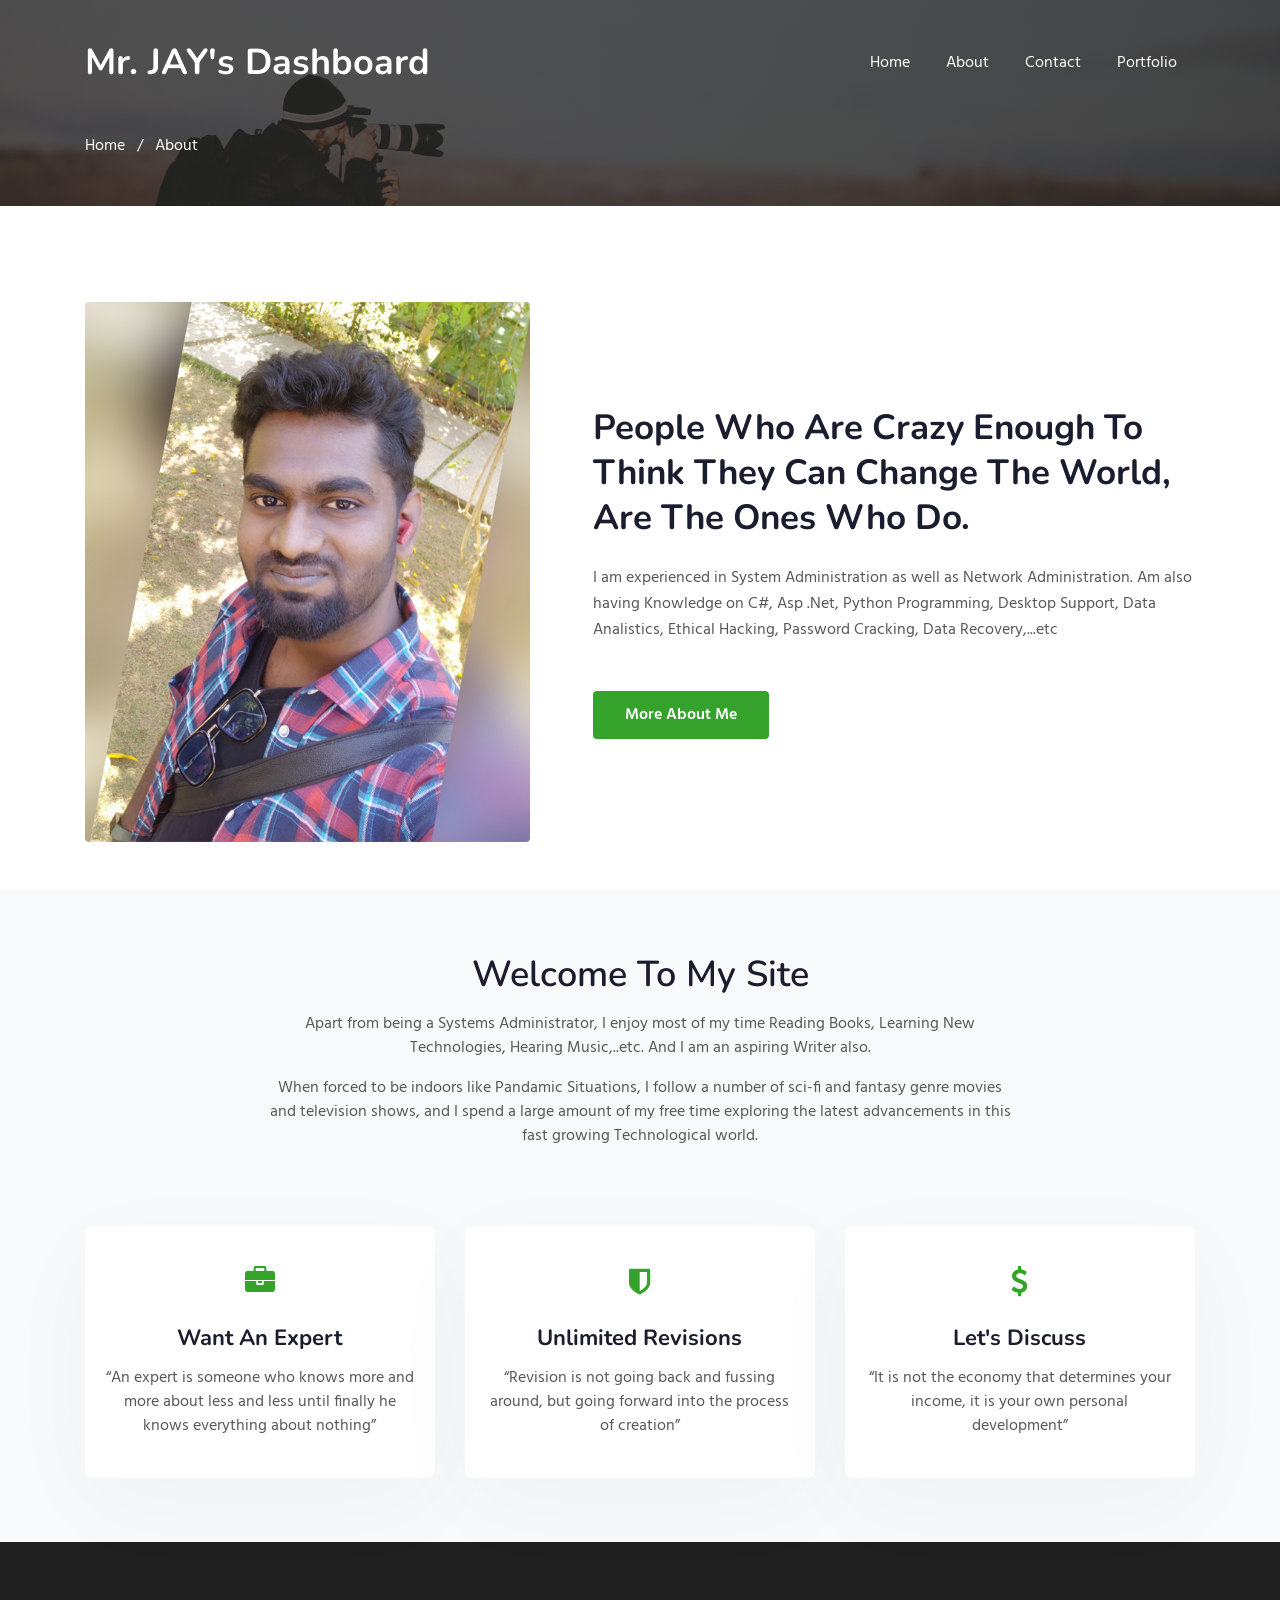
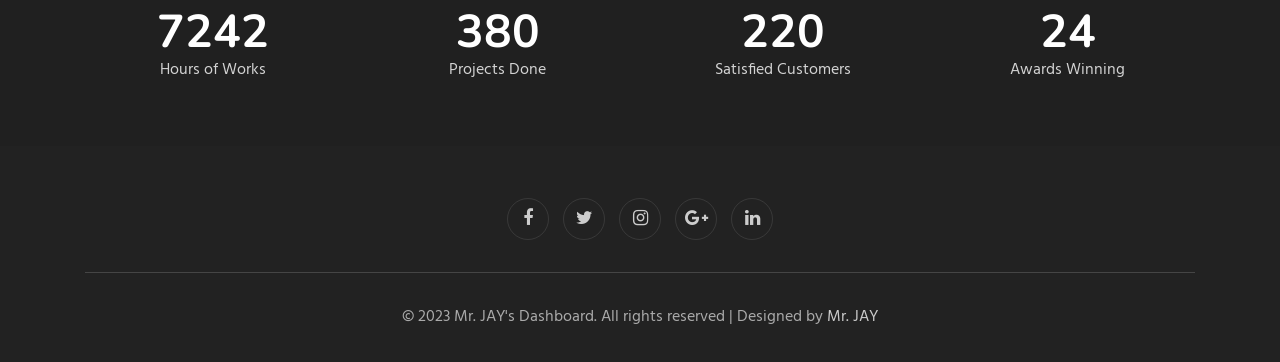
==== about.html @ fe409e98 "Initial Commit Mr. Jay's Dashboard Path Changed" ====
<!doctype html>
<html lang="en">
  <head>
    <!-- Required meta tags -->
    <meta charset="utf-8">
    <meta name="viewport" content="width=device-width, initial-scale=1, shrink-to-fit=no">

    <title>Mr. JAY's | About</title>
    <link rel="icon" type="image/x-icon" href="assets/images/arc.png" />
    <!-- web fonts -->
    <link href="//fonts.googleapis.com/css?family=Nunito:400,600,700,800,900&display=swap" rel="stylesheet">
    <link href="//fonts.googleapis.com/css?family=Hind&display=swap" rel="stylesheet">
    <!-- //web fonts -->
    <!-- Template CSS -->
    <link rel="stylesheet" href="assets/css/style-starter.css">
  </head>
  <body>

<section class="w3l-bootstrap-header">
  <nav class="navbar navbar-expand-lg navbar-light py-lg-3 py-2">
    <div class="container">
      <a class="navbar-brand" href="index.html">Mr. JAY's Dashboard</a>
      <!-- if logo is image enable this   
    <a class="navbar-brand" href="#index.html">
        <img src="image-path" alt="Your logo" title="Your logo" style="height:35px;" />
    </a> -->
      <button class="navbar-toggler" type="button" data-toggle="collapse" data-target="#navbarSupportedContent"
        aria-controls="navbarSupportedContent" aria-expanded="false" aria-label="Toggle navigation">
        <span class="navbar-toggler-icon fa fa-bars"></span>
      </button>

      <div class="collapse navbar-collapse" id="navbarSupportedContent">
        <ul class="navbar-nav ml-auto">
          <li class="nav-item">
            <a class="nav-link" href="index.html">Home</a>
          </li>
          <li class="nav-item">
            <a class="nav-link" href="about.html">About</a>
          </li>
          <!--<li class="nav-item">
            <a class="nav-link" href="services.html">Services</a>
          </li>-->      
          <li class="nav-item">
            <a class="nav-link" href="contact.html">Contact</a>
          </li>
          <li class="nav-item">
            <a class="nav-link" href="https://vignesh-jay.github.io/Resume/">Portfolio</a>
          </li>
        </ul>
        
      </div>
    </div>
  </nav>
</section>
<section class="w3l-about-breadcrum">
  <div class="breadcrum-bg">
    <div class="container py-5">
      <p><a href="index.html">Home</a> &nbsp; / &nbsp; About</p>
     </div>
  </div>
</section>
<!-- w3l-content-photo-5 -->
<div class="w3l-content-photo-5 py-5" id="about">
	<div class="content-main pt-lg-5 pt-md-3 pb-0">
		<div class="container">
			<div class="row">
				<div class="col-lg-5 content-photo">
					<a href="#"><img src="assets/images/22.jpg" class="img-fluid" alt="content-photo"></a>
				</div>
				<div class="col-lg-7 content-left mt-lg-0 mt-5 pl-lg-5">
					<h3>People Who Are Crazy Enough To Think They Can Change The World, Are The Ones Who Do.</h3>
					<p class="mb-0">I am experienced in System Administration as well as Network Administration. Am also having Knowledge on C#, Asp .Net, Python Programming, Desktop Support, Data Analistics, Ethical Hacking, Password Cracking, Data Recovery,...etc</p>
         	<a href="https://vignesh-jay.github.io/Resume" class="btn-theme2 btn mt-lg-5 mt-4">More About Me</a>
				</div>
			</div>
		</div>
	</div>
</div>
<!-- //w3l-content-photo-5 -->
<!-- home page service grids -->
<section id="services-1" class="bg-light py-5">
  <div class="container py-lg-3">
    <div class="heading text-center mx-auto">
      <h3 class="head">Welcome To My Site</h3>
      <p class="my-3 head"> Apart from being a Systems Administrator, I enjoy most of my time Reading Books, Learning New Technologies, Hearing Music,..etc. And I am an aspiring Writer also.</p>
          <p class="my-3 head">When forced to be indoors like Pandamic Situations, I follow a number of sci-fi and fantasy genre movies and television shows, and I spend a large amount of my free time exploring the latest advancements in this fast growing Technological world.</p>
      </div>
    <div class="row mt-lg-5">
      <div class="col-lg-4 col-md-6 col-sm-12">
        <div class="box-wrap">
          <div class="icon">
            <span class="fa fa-briefcase"></span>
          </div>
          <h4><a href="#">Want An Expert</a></h4>
          <p>“An expert is someone who knows more and more about less and less until finally he knows everything about nothing”</p>
        </div>
      </div>
      <div class="col-lg-4 col-md-6 col-sm-12">
        <div class="box-wrap">
          <div class="icon">
            <span class="fa fa-shield"></span>
          </div>
          <h4><a href="#">Unlimited Revisions</a></h4>
          <p>“Revision is not going back and fussing around, but going forward into the process of creation”</p>
        </div>
      </div>
      <div class="col-lg-4 col-md-6 col-sm-12">
        <div class="box-wrap">
          <div class="icon">
            <span class="fa fa-dollar"></span>
          </div>
          <h4><a href="#">Let's Discuss</a></h4>
          <p>“It is not the economy that determines your income, it is your own personal development”</p>
        </div>
      </div>
    </div>
  </div>
</section>
<!-- //home page service grids -->

<!-- specifications -->
<section class="w3l-specifications-9">
    <div class="main-w3 py-5" id="stats">
        <div class="container py-md-3">
            
           <div class="main-cont-wthree-fea row ">
                <div class="grids-speci1 col-lg-3 col-6">
                    <div class="spec-2 text-center">
                     
                    <h3 class="title-spe">7242</h3>
                    <p>Hours of Works</p>
                </div>
                </div>
                <div class="grids-speci1 midd-eff-spe col-lg-3 col-6">
                    <div class="spec-2 text-center">
                  
                    <h3 class="title-spe">380</h3>
                    <p>Projects Done</p>
                    </div>
                </div>
                <div class="grids-speci1 las-but col-lg-3 col-6  mt-lg-0 mt-4">
                    <div class="spec-2 text-center">
                    
                    <h3 class="title-spe">220</h3>
                    <p>Satisfied Customers</p>
                    </div>
                </div>
                <div class="grids-speci1 las-t col-lg-3 col-6  mt-lg-0 mt-4">
                    <div class="spec-2 text-center">
                     
                        <h3 class="title-spe">24 </h3>
                        <p>Awards Winning</p>
                        </div>
                    </div>
            </div>
            
        </div>
    </div>
<!-- //specifications -->
<!--
</section>
<section class="w3l-subscribe" id="subscribe">
  <div class="main-host py-5 text-center">
    <div class="container py-lg-3">
      <div class="grids-forms">
        <div class="main-midd">
          <h3 class="global-title mx-auto">Stay Up To Date, Subscribe To The Free Newsletter !</h3>
        </div>
        <div class="main-midd-2">
          <form action="mailto:vigneshviki428@gmail.com" method="post" class="rightside-form">
            <input type="email" name="email" placeholder="Enter your email">
            <button type="submit" class="btn">Subscribe</button>
          </form>
        </div>
      </div>
    </div>
  </div>
</section>
-->
 
 <!-- grids block 5 -->
 <section class="w3l-footer-29-main" id="footer">
  <div class="footer-29 text-center">
      <div class="container">
        <div class="main-social-footer-29">
          <a href="https://www.facebook.com/vigneshviki.j.7" class="facebook"><span class="fa fa-facebook"></span></a>
          <a href="https://twitter.com/Vignesh95Viki24" class="twitter"><span class="fa fa-twitter"></span></a>
          <a href="https://www.instagram.com/vignessjay/" class="instagram"><span class="fa fa-instagram"></span></a>
          <a href="mailto:vigneshviki428@gmail.com" class="google-plus"><span class="fa fa-google-plus"></span></a>
          <a href="https://www.linkedin.com/in/vignesh-jayaraman-18a831184/" class="linkedin"><span class="fa fa-linkedin"></span></a>
        </div>
        <div class="bottom-copies text-center">
          <p class="copy-footer-29">© 2023 Mr. JAY's Dashboard. All rights reserved | Designed by <a href="mailto:vigneshviki428@gmail.com">Mr. JAY</a></p>
        </div>
      </div>
  </div>
   <!-- move top -->
  <button onclick="topFunction()" id="movetop" title="Go to top">
              <span class="fa fa-angle-up"></span>
                 </button>
                 <script>
                     // When the user scrolls down 20px from the top of the document, show the button
                     window.onscroll = function () {
                         scrollFunction()
                     };
              
                     function scrollFunction() {
                         if (document.body.scrollTop > 20 || document.documentElement.scrollTop > 20) {
                             document.getElementById("movetop").style.display = "block";
                         } else {
                             document.getElementById("movetop").style.display = "none";
                         }
                     }
              
                     // When the user clicks on the button, scroll to the top of the document
                     function topFunction() {
                         document.body.scrollTop = 0;
                         document.documentElement.scrollTop = 0;
                     }
                 </script>
                 <!-- /move top -->
</section>
<!-- // grids block 5 -->
<script src="assets/js/jquery-3.3.1.min.js"></script>
<!-- //footer-28 block -->
</section>

<script>
    $(function () {
      $('.navbar-toggler').click(function () {
        $('body').toggleClass('noscroll');
      })
    });
  </script>
  <!-- jQuery first, then Popper.js, then Bootstrap JS -->
  <script src="https://code.jquery.com/jquery-3.4.1.slim.min.js"
    integrity="sha384-J6qa4849blE2+poT4WnyKhv5vZF5SrPo0iEjwBvKU7imGFAV0wwj1yYfoRSJoZ+n" crossorigin="anonymous">
  </script>
  
  <script src="https://stackpath.bootstrapcdn.com/bootstrap/4.4.1/js/bootstrap.min.js"
    integrity="sha384-wfSDF2E50Y2D1uUdj0O3uMBJnjuUD4Ih7YwaYd1iqfktj0Uod8GCExl3Og8ifwB6" crossorigin="anonymous">
  </script>

<!-- Smooth scrolling -->



</body>

</html>
<!-- // grids block 5 -->
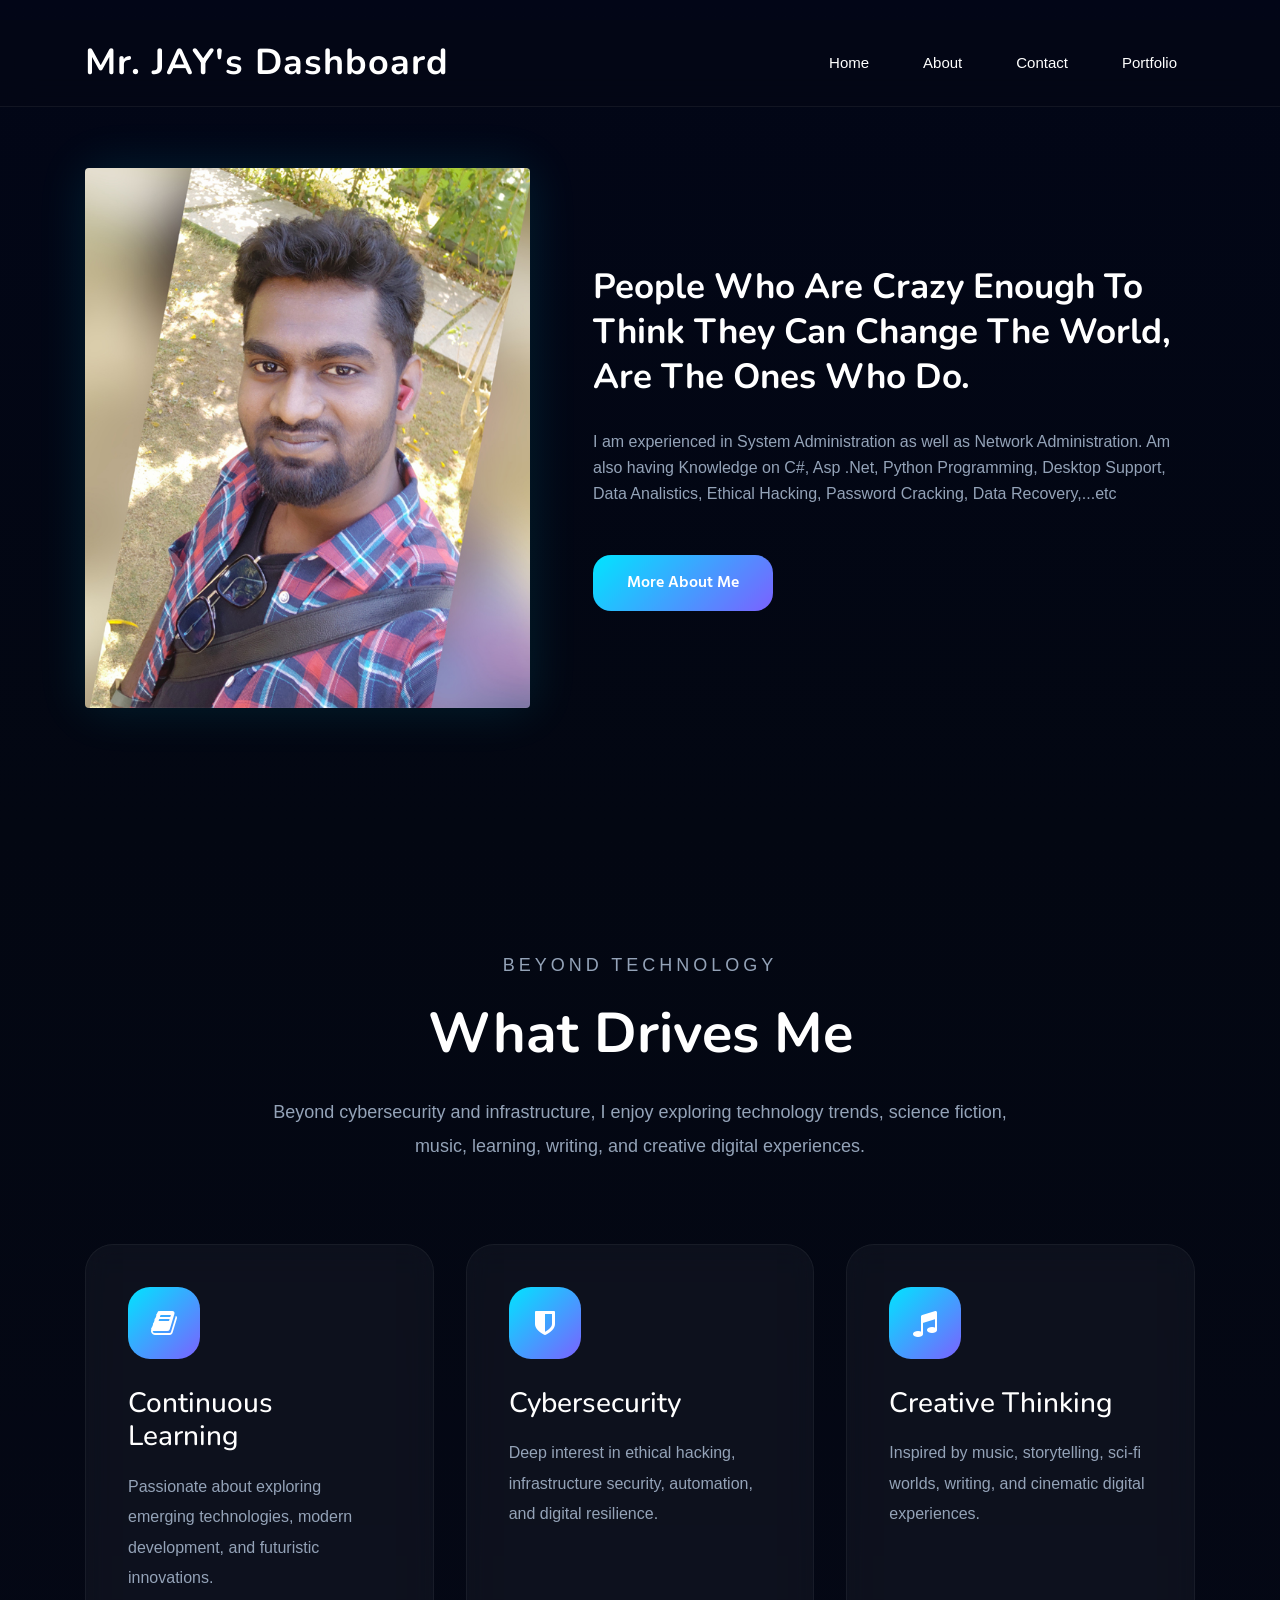
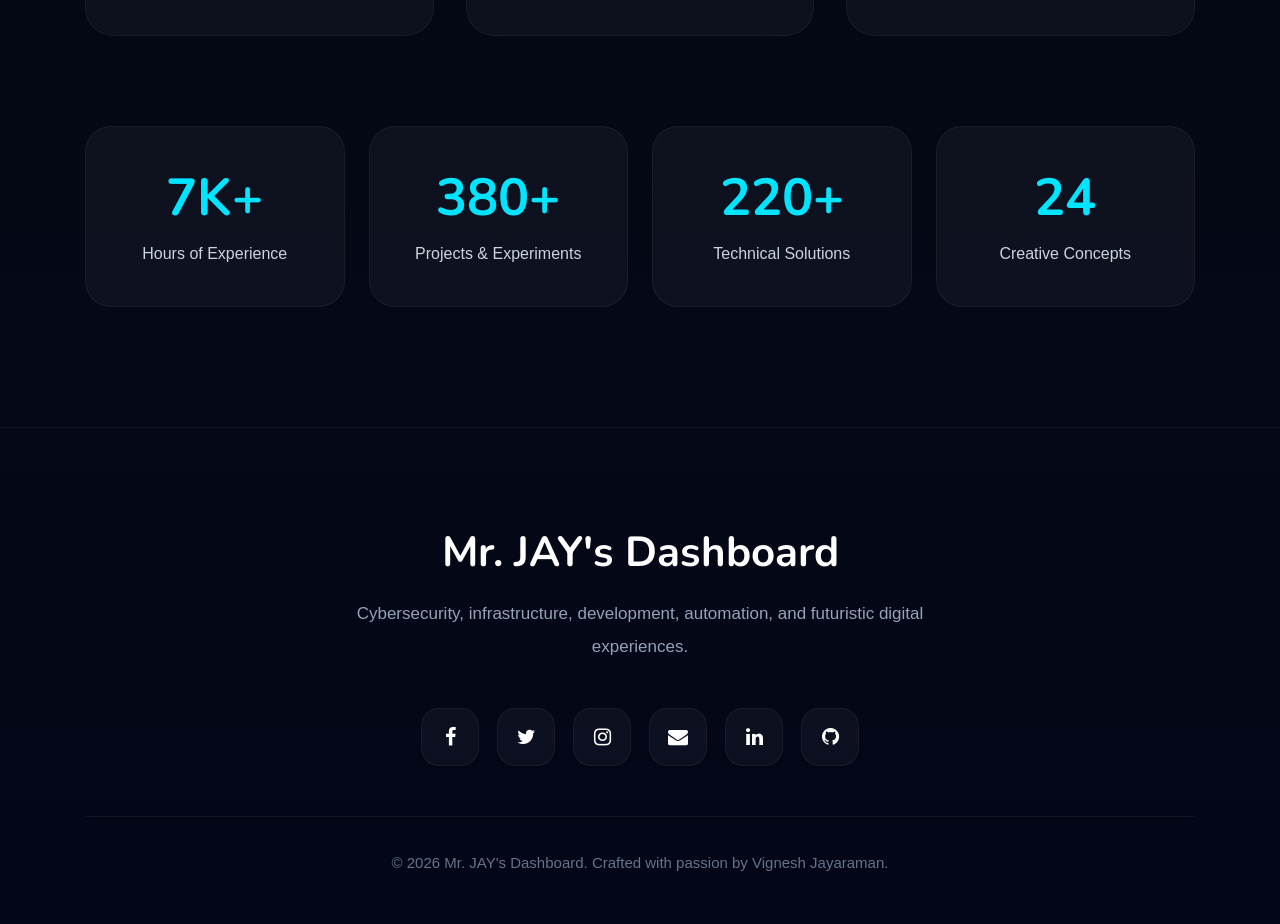
==== commit 64d33fe8: "Updated the Site with Modern Aesthetics" ====
--- a/about.html
+++ b/about.html
@@ -36,28 +36,26 @@
           </li>
           <li class="nav-item">
             <a class="nav-link" href="about.html">About</a>
-          </li>
-          <!--<li class="nav-item">
-            <a class="nav-link" href="services.html">Services</a>
-          </li>-->      
+          </li>     
           <li class="nav-item">
             <a class="nav-link" href="contact.html">Contact</a>
           </li>
           <li class="nav-item">
-            <a class="nav-link" href="https://vignesh-jay.github.io/Resume/">Portfolio</a>
-          </li>
+            <a class="nav-link" href="https://resume.vignesh-jay.xyz">Portfolio</a>
+          </li>
+          <!--
+          <li class="nav-item">
+            <a class="nav-link" href="https://vignesh-jay.github.io/Under-Construction/">UNDER CONSTRUCTION</a>
+          </li>
+          <li class="nav-item">
+            <a class="nav-link" href="https://vignesh-jay.github.io/404-NOT_FOUND/">404 NOT FOUND</a>
+          </li>
+          -->
         </ul>
         
       </div>
     </div>
   </nav>
-</section>
-<section class="w3l-about-breadcrum">
-  <div class="breadcrum-bg">
-    <div class="container py-5">
-      <p><a href="index.html">Home</a> &nbsp; / &nbsp; About</p>
-     </div>
-  </div>
 </section>
 <!-- w3l-content-photo-5 -->
 <div class="w3l-content-photo-5 py-5" id="about">
@@ -77,176 +75,252 @@
 	</div>
 </div>
 <!-- //w3l-content-photo-5 -->
-<!-- home page service grids -->
-<section id="services-1" class="bg-light py-5">
-  <div class="container py-lg-3">
-    <div class="heading text-center mx-auto">
-      <h3 class="head">Welcome To My Site</h3>
-      <p class="my-3 head"> Apart from being a Systems Administrator, I enjoy most of my time Reading Books, Learning New Technologies, Hearing Music,..etc. And I am an aspiring Writer also.</p>
-          <p class="my-3 head">When forced to be indoors like Pandamic Situations, I follow a number of sci-fi and fantasy genre movies and television shows, and I spend a large amount of my free time exploring the latest advancements in this fast growing Technological world.</p>
-      </div>
-    <div class="row mt-lg-5">
-      <div class="col-lg-4 col-md-6 col-sm-12">
-        <div class="box-wrap">
-          <div class="icon">
-            <span class="fa fa-briefcase"></span>
-          </div>
-          <h4><a href="#">Want An Expert</a></h4>
-          <p>“An expert is someone who knows more and more about less and less until finally he knows everything about nothing”</p>
+<section class="modern-about-interests">
+
+    <div class="container">
+
+        <!-- HEADER -->
+
+        <div class="about-interest-header">
+
+            <p class="about-mini-tag">
+                BEYOND TECHNOLOGY
+            </p>
+
+            <h2>
+                What Drives Me
+            </h2>
+
+            <p>
+                Beyond cybersecurity and infrastructure,
+                I enjoy exploring technology trends,
+                science fiction, music, learning,
+                writing, and creative digital experiences.
+            </p>
+
         </div>
-      </div>
-      <div class="col-lg-4 col-md-6 col-sm-12">
-        <div class="box-wrap">
-          <div class="icon">
-            <span class="fa fa-shield"></span>
-          </div>
-          <h4><a href="#">Unlimited Revisions</a></h4>
-          <p>“Revision is not going back and fussing around, but going forward into the process of creation”</p>
+
+        <!-- CARDS -->
+
+        <div class="interest-grid">
+
+            <div class="interest-card">
+
+                <div class="interest-icon">
+                    <i class="fa fa-book"></i>
+                </div>
+
+                <h3>Continuous Learning</h3>
+
+                <p>
+                    Passionate about exploring emerging
+                    technologies, modern development,
+                    and futuristic innovations.
+                </p>
+
+            </div>
+
+            <div class="interest-card">
+
+                <div class="interest-icon">
+                    <i class="fa fa-shield"></i>
+                </div>
+
+                <h3>Cybersecurity</h3>
+
+                <p>
+                    Deep interest in ethical hacking,
+                    infrastructure security,
+                    automation, and digital resilience.
+                </p>
+
+            </div>
+
+            <div class="interest-card">
+
+                <div class="interest-icon">
+                    <i class="fa fa-music"></i>
+                </div>
+
+                <h3>Creative Thinking</h3>
+
+                <p>
+                    Inspired by music, storytelling,
+                    sci-fi worlds, writing,
+                    and cinematic digital experiences.
+                </p>
+
+            </div>
+
         </div>
-      </div>
-      <div class="col-lg-4 col-md-6 col-sm-12">
-        <div class="box-wrap">
-          <div class="icon">
-            <span class="fa fa-dollar"></span>
-          </div>
-          <h4><a href="#">Let's Discuss</a></h4>
-          <p>“It is not the economy that determines your income, it is your own personal development”</p>
+
+        <!-- STATS -->
+
+        <div class="modern-stats-grid">
+
+            <div class="modern-stat-card">
+
+                <h3>7K+</h3>
+
+                <p>Hours of Experience</p>
+
+            </div>
+
+            <div class="modern-stat-card">
+
+                <h3>380+</h3>
+
+                <p>Projects & Experiments</p>
+
+            </div>
+
+            <div class="modern-stat-card">
+
+                <h3>220+</h3>
+
+                <p>Technical Solutions</p>
+
+            </div>
+
+            <div class="modern-stat-card">
+
+                <h3>24</h3>
+
+                <p>Creative Concepts</p>
+
+            </div>
+
         </div>
-      </div>
+
     </div>
-  </div>
+
 </section>
-<!-- //home page service grids -->
-
-<!-- specifications -->
-<section class="w3l-specifications-9">
-    <div class="main-w3 py-5" id="stats">
-        <div class="container py-md-3">
-            
-           <div class="main-cont-wthree-fea row ">
-                <div class="grids-speci1 col-lg-3 col-6">
-                    <div class="spec-2 text-center">
-                     
-                    <h3 class="title-spe">7242</h3>
-                    <p>Hours of Works</p>
-                </div>
-                </div>
-                <div class="grids-speci1 midd-eff-spe col-lg-3 col-6">
-                    <div class="spec-2 text-center">
-                  
-                    <h3 class="title-spe">380</h3>
-                    <p>Projects Done</p>
-                    </div>
-                </div>
-                <div class="grids-speci1 las-but col-lg-3 col-6  mt-lg-0 mt-4">
-                    <div class="spec-2 text-center">
-                    
-                    <h3 class="title-spe">220</h3>
-                    <p>Satisfied Customers</p>
-                    </div>
-                </div>
-                <div class="grids-speci1 las-t col-lg-3 col-6  mt-lg-0 mt-4">
-                    <div class="spec-2 text-center">
-                     
-                        <h3 class="title-spe">24 </h3>
-                        <p>Awards Winning</p>
-                        </div>
-                    </div>
-            </div>
-            
+ 
+<footer class="modern-footer">
+
+    <div class="container">
+
+        <div class="footer-content">
+
+            <div class="footer-brand">
+
+                <h2>Mr. JAY's Dashboard</h2>
+
+                <p>
+                    Cybersecurity, infrastructure,
+                    development, automation,
+                    and futuristic digital experiences.
+                </p>
+
+            </div>
+
+            <div class="footer-socials">
+
+                <a href="https://www.facebook.com/vignessjay" target="_blank">
+                    <i class="fa fa-facebook"></i>
+                </a>
+
+                <a href="https://twitter.com/vignessjay" target="_blank">
+                    <i class="fa fa-twitter"></i>
+                </a>
+
+                <a href="https://www.instagram.com/vignessjay/" target="_blank">
+                    <i class="fa fa-instagram"></i>
+                </a>
+
+                <a href="mailto:vigneshviki428@gmail.com">
+                    <i class="fa fa-envelope"></i>
+                </a>
+
+                <a href="https://www.linkedin.com/in/vignesh-jayaraman-18a831184/" target="_blank">
+                    <i class="fa fa-linkedin"></i>
+                </a>
+
+                <a href="https://github.com/Vignesh-jay" target="_blank">
+                    <i class="fa fa-github"></i>
+                </a>
+
+            </div>
+
+            <div class="footer-bottom">
+
+                <p>
+                    © 2026 Mr. JAY's Dashboard.
+                    Crafted with passion by Vignesh Jayaraman.
+                </p>
+
+            </div>
+
         </div>
+
     </div>
-<!-- //specifications -->
-<!--
-</section>
-<section class="w3l-subscribe" id="subscribe">
-  <div class="main-host py-5 text-center">
-    <div class="container py-lg-3">
-      <div class="grids-forms">
-        <div class="main-midd">
-          <h3 class="global-title mx-auto">Stay Up To Date, Subscribe To The Free Newsletter !</h3>
-        </div>
-        <div class="main-midd-2">
-          <form action="mailto:vigneshviki428@gmail.com" method="post" class="rightside-form">
-            <input type="email" name="email" placeholder="Enter your email">
-            <button type="submit" class="btn">Subscribe</button>
-          </form>
-        </div>
-      </div>
-    </div>
-  </div>
-</section>
--->
- 
- <!-- grids block 5 -->
- <section class="w3l-footer-29-main" id="footer">
-  <div class="footer-29 text-center">
-      <div class="container">
-        <div class="main-social-footer-29">
-          <a href="https://www.facebook.com/vigneshviki.j.7" class="facebook"><span class="fa fa-facebook"></span></a>
-          <a href="https://twitter.com/Vignesh95Viki24" class="twitter"><span class="fa fa-twitter"></span></a>
-          <a href="https://www.instagram.com/vignessjay/" class="instagram"><span class="fa fa-instagram"></span></a>
-          <a href="mailto:vigneshviki428@gmail.com" class="google-plus"><span class="fa fa-google-plus"></span></a>
-          <a href="https://www.linkedin.com/in/vignesh-jayaraman-18a831184/" class="linkedin"><span class="fa fa-linkedin"></span></a>
-        </div>
-        <div class="bottom-copies text-center">
-          <p class="copy-footer-29">© 2023 Mr. JAY's Dashboard. All rights reserved | Designed by <a href="mailto:vigneshviki428@gmail.com">Mr. JAY</a></p>
-        </div>
-      </div>
-  </div>
-   <!-- move top -->
-  <button onclick="topFunction()" id="movetop" title="Go to top">
-              <span class="fa fa-angle-up"></span>
-                 </button>
-                 <script>
-                     // When the user scrolls down 20px from the top of the document, show the button
-                     window.onscroll = function () {
-                         scrollFunction()
-                     };
-              
-                     function scrollFunction() {
-                         if (document.body.scrollTop > 20 || document.documentElement.scrollTop > 20) {
-                             document.getElementById("movetop").style.display = "block";
-                         } else {
-                             document.getElementById("movetop").style.display = "none";
-                         }
-                     }
-              
-                     // When the user clicks on the button, scroll to the top of the document
-                     function topFunction() {
-                         document.body.scrollTop = 0;
-                         document.documentElement.scrollTop = 0;
-                     }
-                 </script>
-                 <!-- /move top -->
-</section>
-<!-- // grids block 5 -->
+
+</footer>
+
+<!-- MODERN TOP BUTTON -->
+
+<button onclick="topFunction()" id="modernTopBtn">
+
+    <i class="fa fa-arrow-up"></i>
+
+</button>
+
+<script>
+
+window.onscroll = function () {
+
+    scrollFunction()
+};
+
+function scrollFunction() {
+
+    if (
+        document.body.scrollTop > 300 ||
+        document.documentElement.scrollTop > 300
+    ) {
+
+        document.getElementById("modernTopBtn").style.opacity = "1";
+
+        document.getElementById("modernTopBtn").style.visibility = "visible";
+
+    } else {
+
+        document.getElementById("modernTopBtn").style.opacity = "0";
+
+        document.getElementById("modernTopBtn").style.visibility = "hidden";
+    }
+}
+
+function topFunction() {
+
+    window.scrollTo({
+
+        top: 0,
+        behavior: "smooth"
+    });
+}
+
+</script>
+
 <script src="assets/js/jquery-3.3.1.min.js"></script>
-<!-- //footer-28 block -->
-</section>
 
 <script>
-    $(function () {
-      $('.navbar-toggler').click(function () {
+
+$(function () {
+
+    $('.navbar-toggler').click(function () {
+
         $('body').toggleClass('noscroll');
-      })
-    });
-  </script>
-  <!-- jQuery first, then Popper.js, then Bootstrap JS -->
-  <script src="https://code.jquery.com/jquery-3.4.1.slim.min.js"
-    integrity="sha384-J6qa4849blE2+poT4WnyKhv5vZF5SrPo0iEjwBvKU7imGFAV0wwj1yYfoRSJoZ+n" crossorigin="anonymous">
-  </script>
-  
-  <script src="https://stackpath.bootstrapcdn.com/bootstrap/4.4.1/js/bootstrap.min.js"
-    integrity="sha384-wfSDF2E50Y2D1uUdj0O3uMBJnjuUD4Ih7YwaYd1iqfktj0Uod8GCExl3Og8ifwB6" crossorigin="anonymous">
-  </script>
-
-<!-- Smooth scrolling -->
-
-
+    })
+});
+
+</script>
+
+<script src="https://code.jquery.com/jquery-3.4.1.slim.min.js"></script>
+
+<script src="https://stackpath.bootstrapcdn.com/bootstrap/4.4.1/js/bootstrap.min.js"></script>
 
 </body>
 
 </html>
-<!-- // grids block 5 -->
-
+
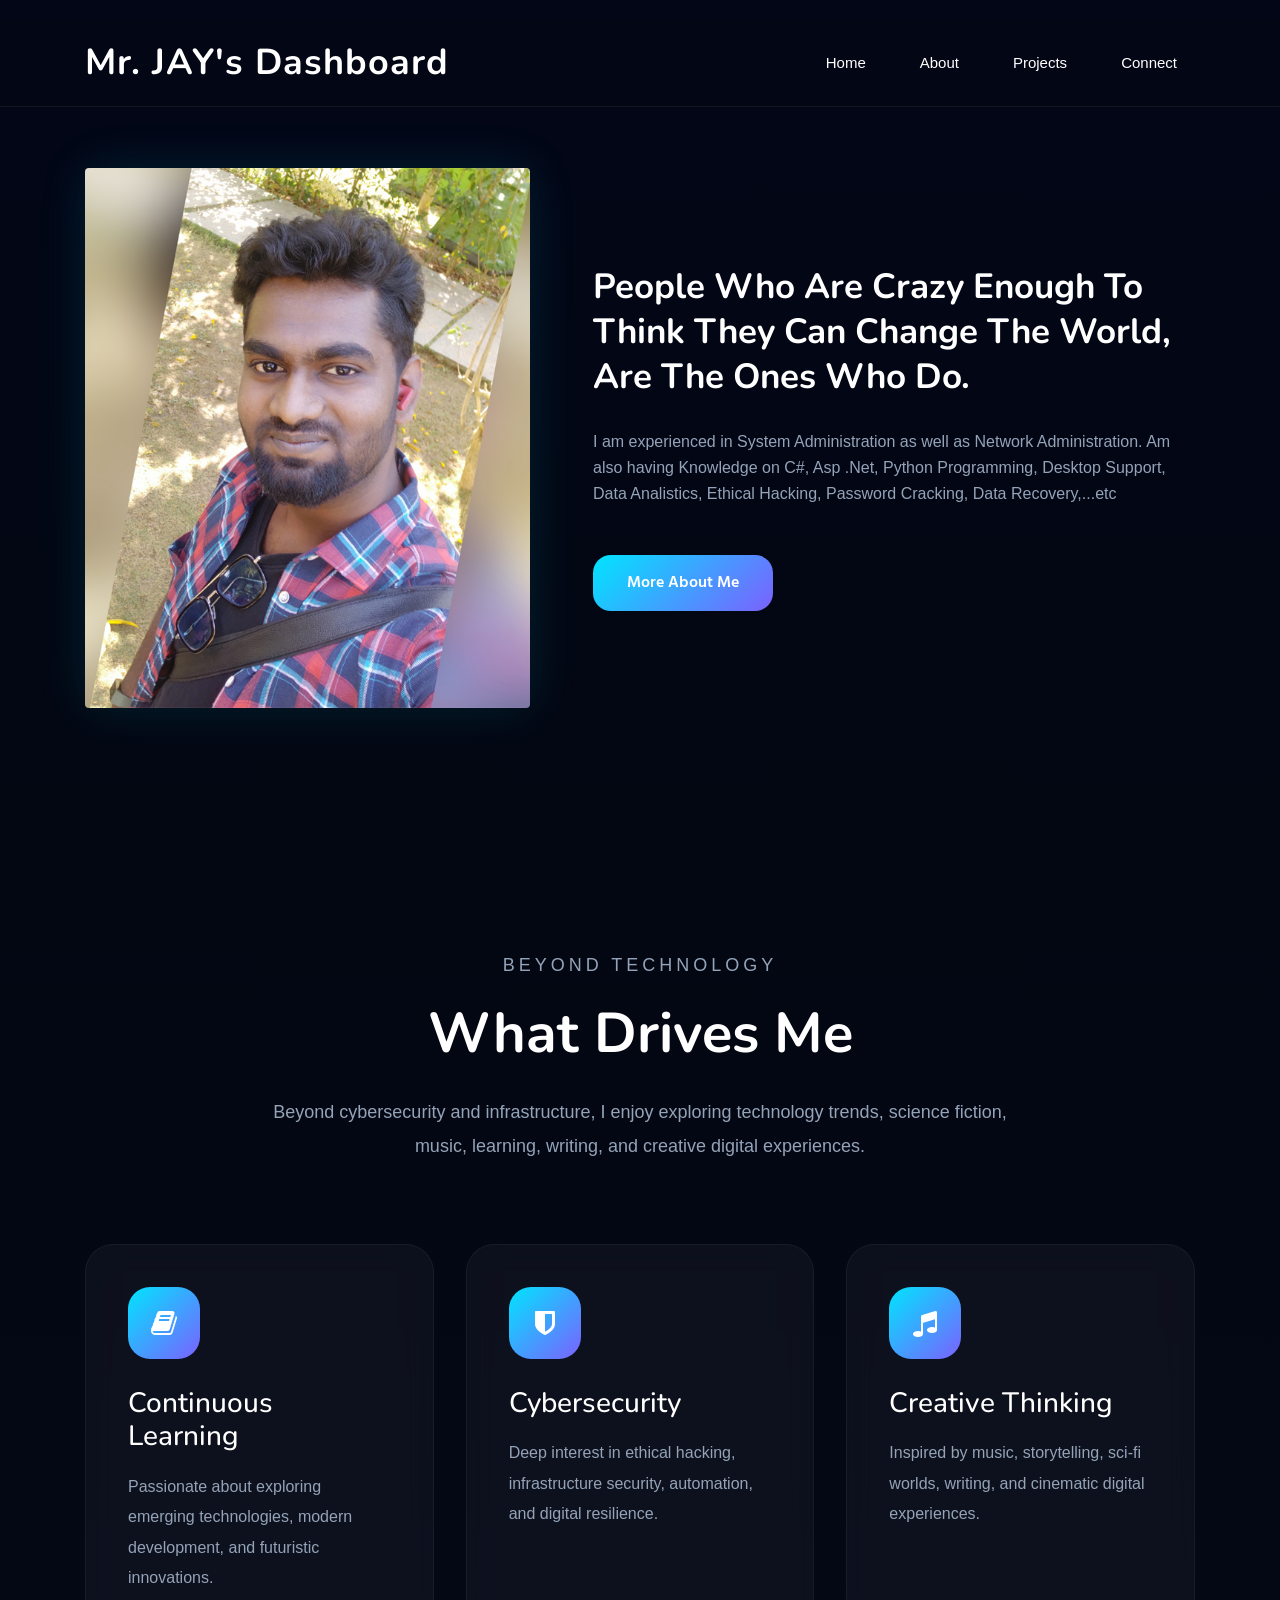
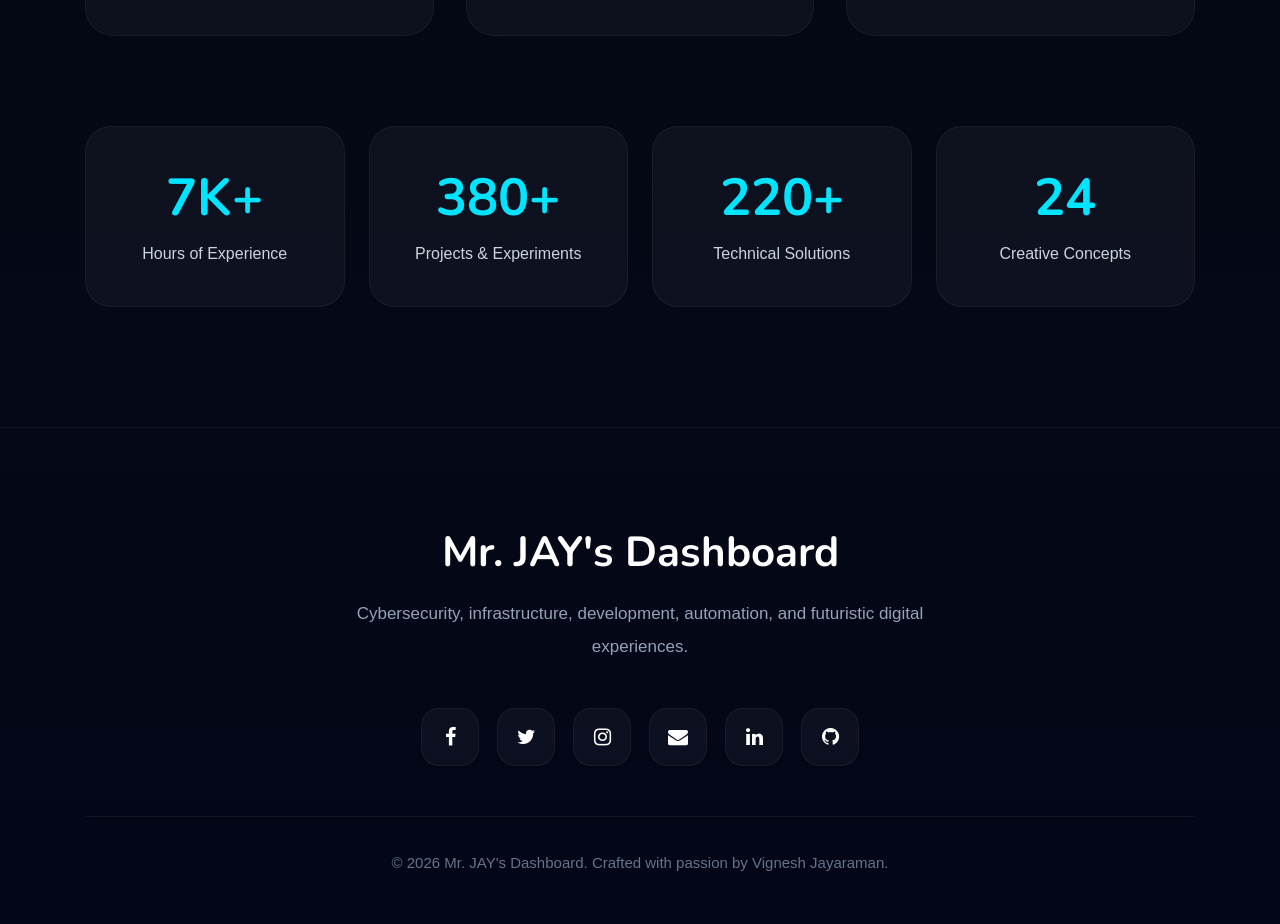
==== commit c0c9790a: "Connect Page added" ====
--- a/about.html
+++ b/about.html
@@ -36,12 +36,12 @@
           </li>
           <li class="nav-item">
             <a class="nav-link" href="about.html">About</a>
+          </li>
+          <li class="nav-item">
+            <a class="nav-link" href="https://projects.vignesh-jay.xyz">Projects</a>
           </li>     
           <li class="nav-item">
-            <a class="nav-link" href="contact.html">Contact</a>
-          </li>
-          <li class="nav-item">
-            <a class="nav-link" href="https://resume.vignesh-jay.xyz">Portfolio</a>
+            <a class="nav-link" href="connect.html">Connect</a>
           </li>
           <!--
           <li class="nav-item">
